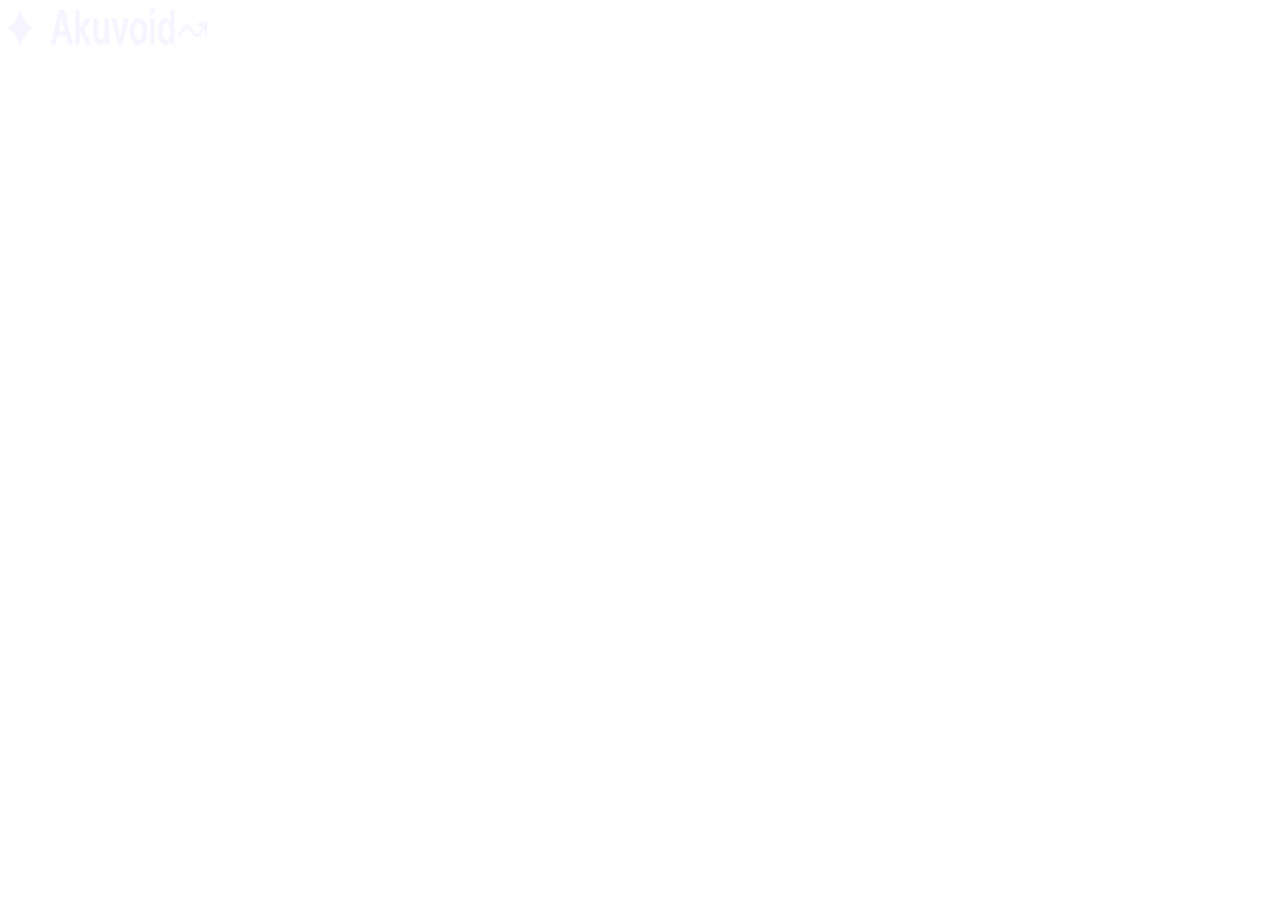
==== index.html @ 588afb31 "first commit" ====
<!DOCTYPE html>
<html lang="en">
<head>
    <meta charset="UTF-8">
    <meta name="viewport" content="width=device-width, initial-scale=1.0">
    <title>Akuvoid</title>
    <link rel="stylesheet" href="css/style.css">
</head>
<body>
    <div class="container">
        <header class="header">
            <img src="assets\icons\iconoakuvoid.png" alt="icono" width="200px" height="39px">

        </header>
    </div>
</body>
</html>
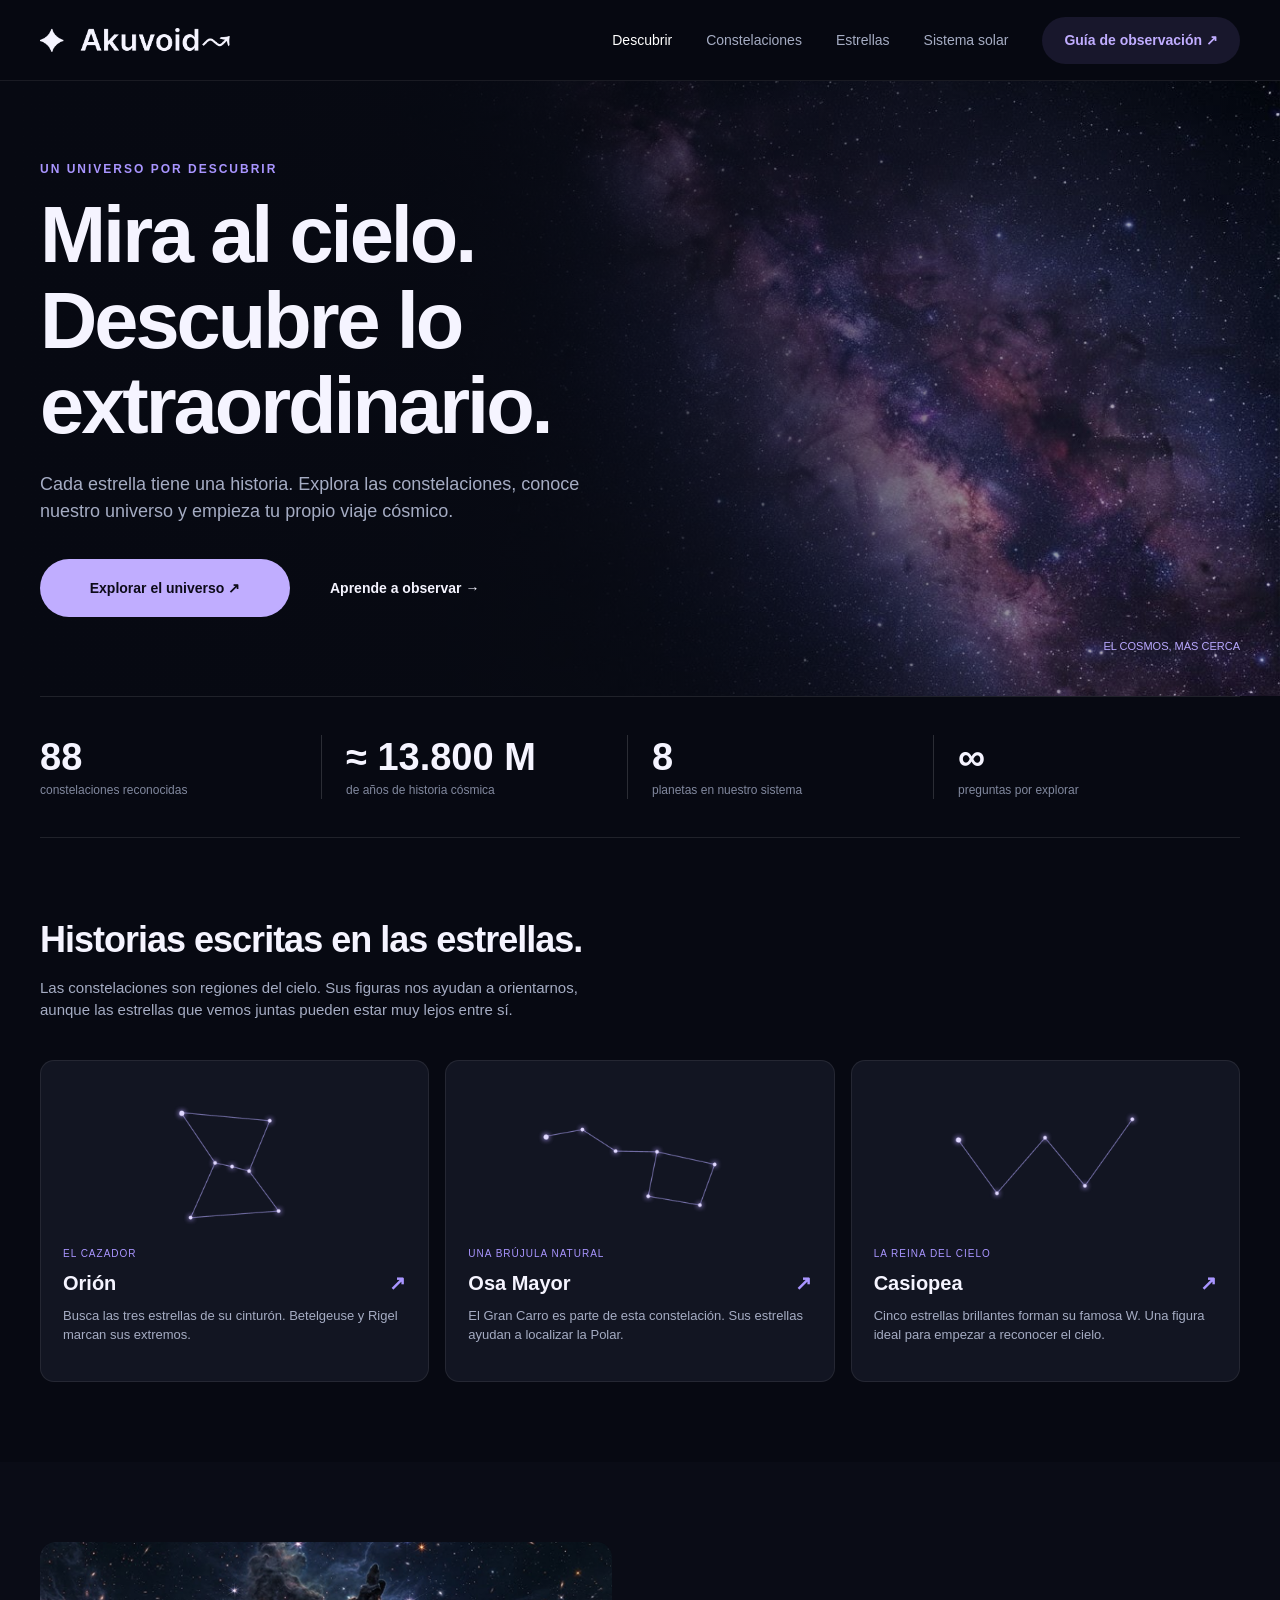
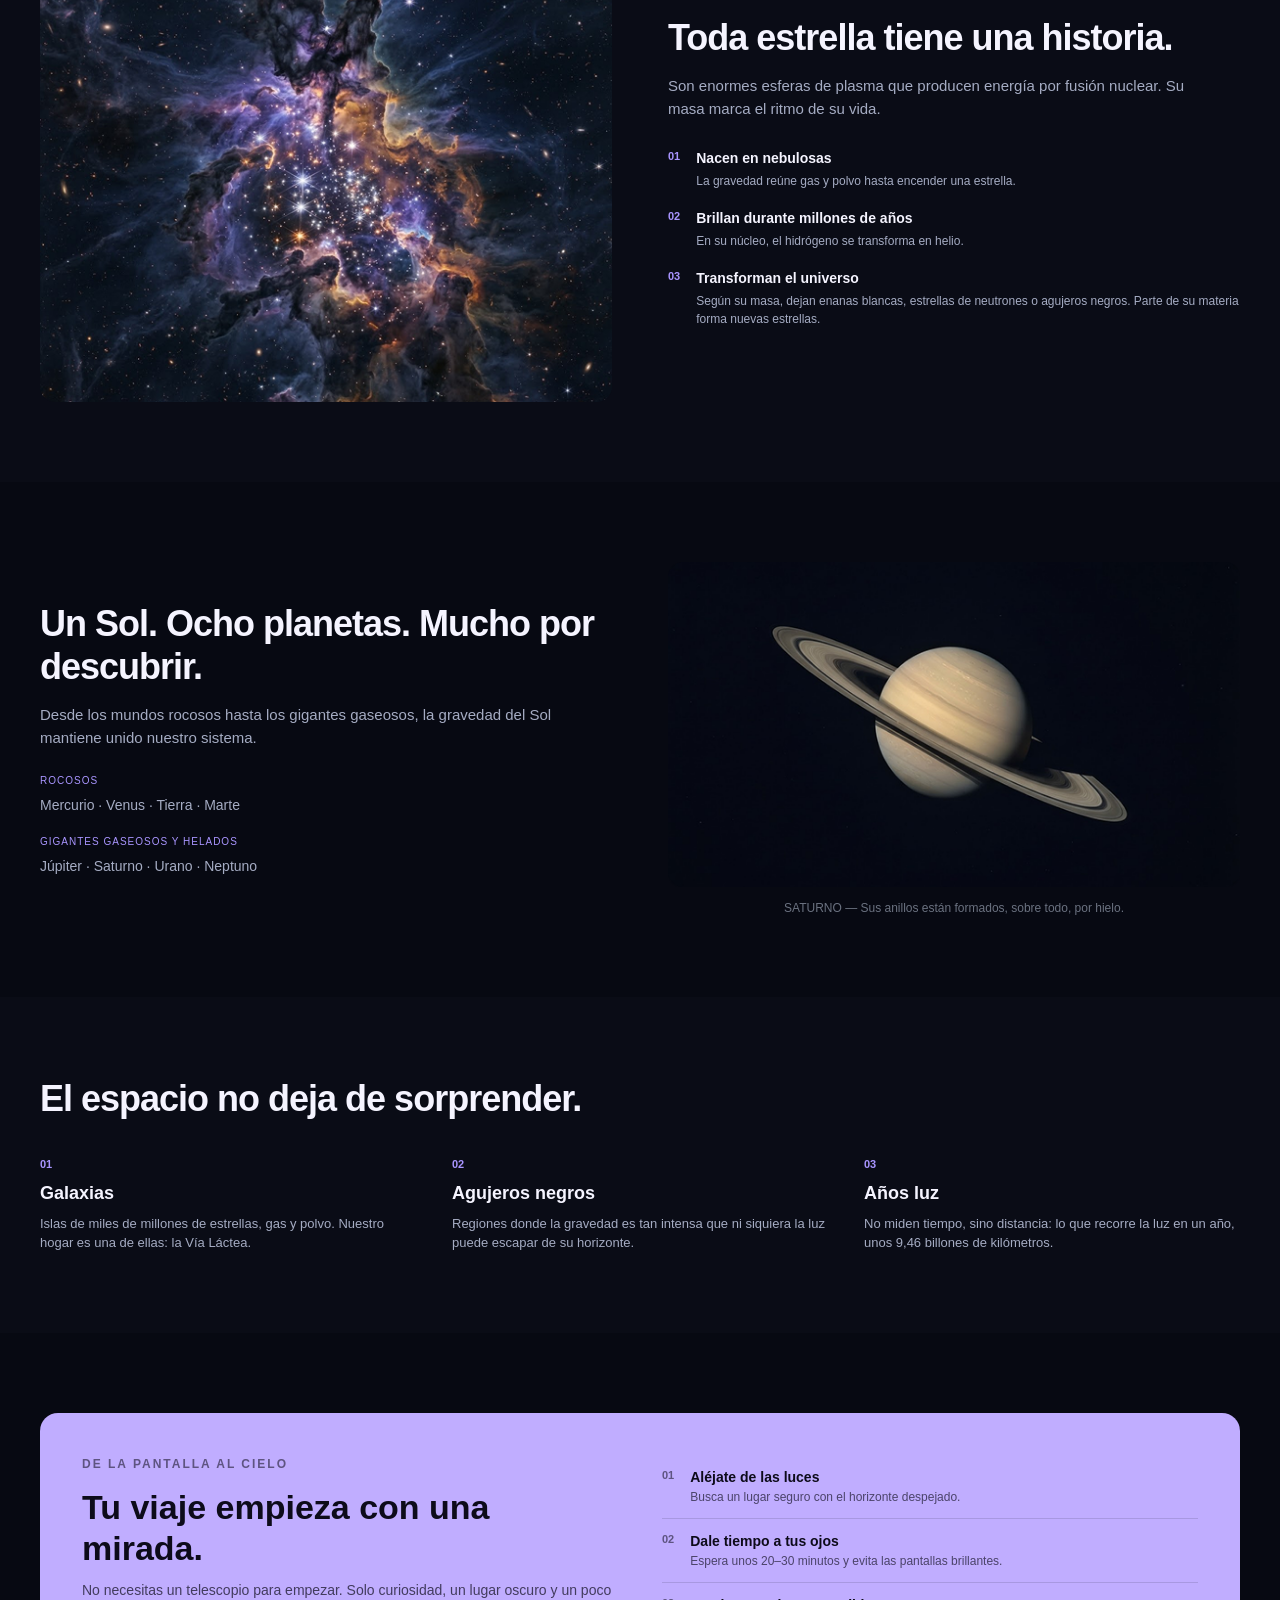
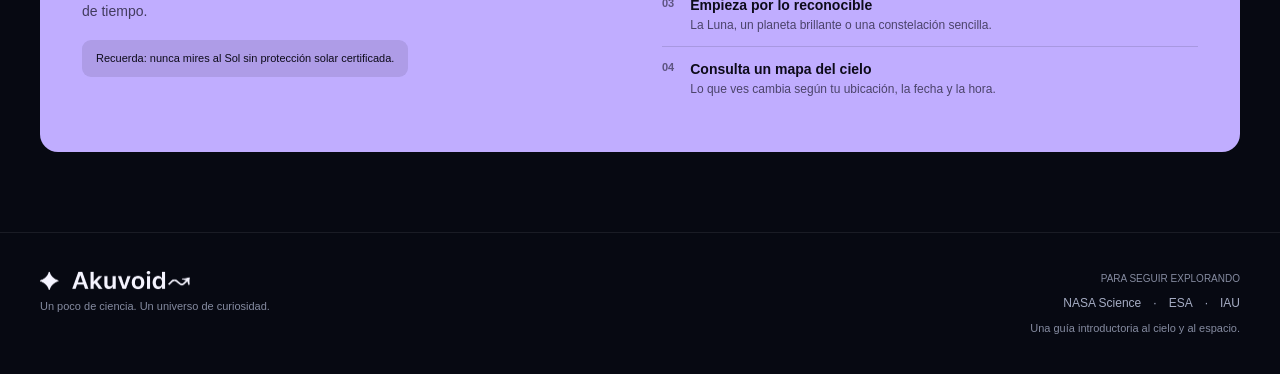
==== commit b19677b0: "ProyectoFianl-compleated" ====
--- a/index.html
+++ b/index.html
@@ -1,17 +1,254 @@
 <!DOCTYPE html>
-<html lang="en">
+<html lang="es">
 <head>
     <meta charset="UTF-8">
     <meta name="viewport" content="width=device-width, initial-scale=1.0">
-    <title>Akuvoid</title>
-    <link rel="stylesheet" href="css/style.css">
+    <title>Akuvoid — Un universo por descubrir</title>
+    <link rel="stylesheet" href="css/styles.css">
 </head>
 <body>
-    <div class="container">
-        <header class="header">
-            <img src="assets\icons\iconoakuvoid.png" alt="icono" width="200px" height="39px">
-
-        </header>
-    </div>
+    <header class="encabezado">
+        <div class="encabezado-interno">
+            <a href="index.html" class="logo-sitio">
+                <img src="assets/icons/LogoAkuvoid.png" alt="Akuvoid">
+            </a>
+            <nav class="menu-nav" id="menuNav">
+                <a href="index.html" class="enlace-menu activo">Descubrir</a>
+                <a href="pages/Constelaciones.html" class="enlace-menu">Constelaciones</a>
+                <a href="pages/Estrellas.html" class="enlace-menu">Estrellas</a>
+                <a href="pages/SistemaSolar.html" class="enlace-menu">Sistema solar</a>
+                <a href="pages/GuiaDeObservacion.html" class="boton boton-suave">Guía de observación ↗</a>
+            </nav>
+            <button class="boton-hamburguesa" id="botonMenu" aria-label="Menú">
+                <span></span><span></span><span></span>
+            </button>
+        </div>
+    </header>
+
+    <main>
+        <section class="portada">
+            <div class="fondo-portada">
+                <img src="assets/img/galaxy.jpg" alt="Galaxia">
+            </div>
+            <div class="caja-centrada">
+                <div class="contenido-portada">
+                    <p class="etiqueta">Un universo por descubrir</p>
+                    <h1 class="titulo-portada">Mira al cielo.<br>Descubre lo extraordinario.</h1>
+                    <p class="descripcion-portada">Cada estrella tiene una historia. Explora las constelaciones, conoce nuestro universo y empieza tu propio viaje cósmico.</p>
+                    <div class="botones-portada">
+                        <a href="pages/Constelaciones.html" class="boton boton-morado">Explorar el universo ↗</a>
+                        <a href="pages/GuiaDeObservacion.html" class="boton boton-borde">Aprende a observar →</a>
+                    </div>
+                </div>
+            </div>
+            <p class="nota-portada">El cosmos, más cerca</p>
+        </section>
+
+        <div class="caja-centrada">
+            <div class="fila-datos">
+                <div class="item-dato">
+                    <div class="numero-dato">88</div>
+                    <div class="texto-dato">constelaciones reconocidas</div>
+                </div>
+                <div class="item-dato">
+                    <div class="numero-dato">≈ 13.800 M</div>
+                    <div class="texto-dato">de años de historia cósmica</div>
+                </div>
+                <div class="item-dato">
+                    <div class="numero-dato">8</div>
+                    <div class="texto-dato">planetas en nuestro sistema</div>
+                </div>
+                <div class="item-dato">
+                    <div class="numero-dato">∞</div>
+                    <div class="texto-dato">preguntas por explorar</div>
+                </div>
+            </div>
+        </div>
+
+        <section class="seccion">
+            <div class="caja-centrada">
+                <h2 class="titulo-seccion">Historias escritas en las estrellas.</h2>
+                <p class="texto-gris">Las constelaciones son regiones del cielo. Sus figuras nos ayudan a orientarnos, aunque las estrellas que vemos juntas pueden estar muy lejos entre sí.</p>
+                <div class="rejilla-tarjetas">
+                    <article class="tarjeta">
+                        <img class="img-tarjeta" src="assets\img\Orión.png" alt="Orión">
+                        <p class="subtitulo-tarjeta">El cazador</p>
+                        <h3 class="titulo-tarjeta">Orión <span>↗</span></h3>
+                        <p class="texto-tarjeta">Busca las tres estrellas de su cinturón. Betelgeuse y Rigel marcan sus extremos.</p>
+                    </article>
+                    <article class="tarjeta">
+                        <img class="img-tarjeta" src="assets\img\Osa Mayor.png" alt="Osa Mayor">
+                        <p class="subtitulo-tarjeta">Una brújula natural</p>
+                        <h3 class="titulo-tarjeta">Osa Mayor <span>↗</span></h3>
+                        <p class="texto-tarjeta">El Gran Carro es parte de esta constelación. Sus estrellas ayudan a localizar la Polar.</p>
+                    </article>
+                    <article class="tarjeta">
+                        <img class="img-tarjeta" src="assets\img\Casiopea.png" alt="Casiopea">
+                        <p class="subtitulo-tarjeta">La reina del cielo</p>
+                        <h3 class="titulo-tarjeta">Casiopea <span>↗</span></h3>
+                        <p class="texto-tarjeta">Cinco estrellas brillantes forman su famosa W. Una figura ideal para empezar a reconocer el cielo.</p>
+                    </article>
+                </div>
+            </div>
+        </section>
+
+        <section class="seccion seccion-oscura">
+            <div class="caja-centrada">
+                <div class="dos-columnas">
+                    <div class="imagen-columna">
+                        <img src="assets/img/NacimientoEstrella.png" alt="Nebulosa">
+                    </div>
+                    <div>
+                        <h2 class="titulo-seccion">Toda estrella tiene una historia.</h2>
+                        <p class="texto-gris">Son enormes esferas de plasma que producen energía por fusión nuclear. Su masa marca el ritmo de su vida.</p>
+                        <div class="lista-pasos">
+                            <div class="paso">
+                                <span class="numero-paso">01</span>
+                                <div>
+                                    <p class="titulo-paso">Nacen en nebulosas</p>
+                                    <p class="texto-paso">La gravedad reúne gas y polvo hasta encender una estrella.</p>
+                                </div>
+                            </div>
+                            <div class="paso">
+                                <span class="numero-paso">02</span>
+                                <div>
+                                    <p class="titulo-paso">Brillan durante millones de años</p>
+                                    <p class="texto-paso">En su núcleo, el hidrógeno se transforma en helio.</p>
+                                </div>
+                            </div>
+                            <div class="paso">
+                                <span class="numero-paso">03</span>
+                                <div>
+                                    <p class="titulo-paso">Transforman el universo</p>
+                                    <p class="texto-paso">Según su masa, dejan enanas blancas, estrellas de neutrones o agujeros negros. Parte de su materia forma nuevas estrellas.</p>
+                                </div>
+                            </div>
+                        </div>
+                    </div>
+                </div>
+            </div>
+        </section>
+
+        <section class="seccion">
+            <div class="caja-centrada">
+                <div class="dos-columnas invertir-movil">
+                    <div>
+                        <h2 class="titulo-seccion">Un Sol. Ocho planetas. Mucho por descubrir.</h2>
+                        <p class="texto-gris">Desde los mundos rocosos hasta los gigantes gaseosos, la gravedad del Sol mantiene unido nuestro sistema.</p>
+                        <div style="margin-top:24px">
+                            <div class="grupo-planetas">
+                                <p class="tipo-planetas">Rocosos</p>
+                                <p class="lista-planetas">Mercurio · Venus · Tierra · Marte</p>
+                            </div>
+                            <div class="grupo-planetas">
+                                <p class="tipo-planetas">Gigantes gaseosos y helados</p>
+                                <p class="lista-planetas">Júpiter · Saturno · Urano · Neptuno</p>
+                            </div>
+                        </div>
+                    </div>
+                    <div class="imagen-columna">
+                        <img src="assets/img/Saturno.png" alt="Saturno">
+                        <p style="font-size:12px;color:#6B7280;margin-top:12px;text-align:center">SATURNO — Sus anillos están formados, sobre todo, por hielo.</p>
+                    </div>
+                </div>
+            </div>
+        </section>
+
+        <section class="seccion seccion-oscura">
+            <div class="caja-centrada">
+                <h2 class="titulo-seccion">El espacio no deja de sorprender.</h2>
+                <div class="lista-caracteristicas">
+                    <div>
+                        <p class="numero-caracteristica">01</p>
+                        <h3 class="titulo-caracteristica">Galaxias</h3>
+                        <p class="texto-caracteristica">Islas de miles de millones de estrellas, gas y polvo. Nuestro hogar es una de ellas: la Vía Láctea.</p>
+                    </div>
+                    <div>
+                        <p class="numero-caracteristica">02</p>
+                        <h3 class="titulo-caracteristica">Agujeros negros</h3>
+                        <p class="texto-caracteristica">Regiones donde la gravedad es tan intensa que ni siquiera la luz puede escapar de su horizonte.</p>
+                    </div>
+                    <div>
+                        <p class="numero-caracteristica">03</p>
+                        <h3 class="titulo-caracteristica">Años luz</h3>
+                        <p class="texto-caracteristica">No miden tiempo, sino distancia: lo que recorre la luz en un año, unos 9,46 billones de kilómetros.</p>
+                    </div>
+                </div>
+            </div>
+        </section>
+
+        <section class="seccion">
+            <div class="caja-centrada">
+                <div class="caja-invitacion">
+                    <div>
+                        <p class="etiqueta">De la pantalla al cielo</p>
+                        <h2 class="titulo-invitacion">Tu viaje empieza con una mirada.</h2>
+                        <p class="texto-invitacion">No necesitas un telescopio para empezar. Solo curiosidad, un lugar oscuro y un poco de tiempo.</p>
+                        <p class="aviso-sol">Recuerda: nunca mires al Sol sin protección solar certificada.</p>
+                    </div>
+                    <div class="lista-caja">
+                        <div class="item-caja">
+                            <span class="numero-lista-caja">01</span>
+                            <div>
+                                <p class="titulo-item-caja">Aléjate de las luces</p>
+                                <p class="texto-item-caja">Busca un lugar seguro con el horizonte despejado.</p>
+                            </div>
+                        </div>
+                        <div class="item-caja">
+                            <span class="numero-lista-caja">02</span>
+                            <div>
+                                <p class="titulo-item-caja">Dale tiempo a tus ojos</p>
+                                <p class="texto-item-caja">Espera unos 20–30 minutos y evita las pantallas brillantes.</p>
+                            </div>
+                        </div>
+                        <div class="item-caja">
+                            <span class="numero-lista-caja">03</span>
+                            <div>
+                                <p class="titulo-item-caja">Empieza por lo reconocible</p>
+                                <p class="texto-item-caja">La Luna, un planeta brillante o una constelación sencilla.</p>
+                            </div>
+                        </div>
+                        <div class="item-caja">
+                            <span class="numero-lista-caja">04</span>
+                            <div>
+                                <p class="titulo-item-caja">Consulta un mapa del cielo</p>
+                                <p class="texto-item-caja">Lo que ves cambia según tu ubicación, la fecha y la hora.</p>
+                            </div>
+                        </div>
+                    </div>
+                </div>
+            </div>
+        </section>
+    </main>
+
+    <footer class="pie-pagina">
+        <div class="pie-interno">
+            <div>
+                <a href="index.html" class="logo-pie">
+                    <img src="assets/icons/LogoAkuvoid.png" alt="Akuvoid">
+                </a>
+                <p class="lema-pie">Un poco de ciencia. Un universo de curiosidad.</p>
+            </div>
+            <div class="enlaces-pie">
+                <p class="titulo-enlaces-pie">Para seguir explorando</p>
+                <div class="lista-enlaces-pie">
+                    <a href="https://science.nasa.gov" target="_blank" rel="noopener">NASA Science</a>
+                    <span>·</span>
+                    <a href="https://www.esa.int" target="_blank" rel="noopener">ESA</a>
+                    <span>·</span>
+                    <a href="https://www.iau.org" target="_blank" rel="noopener">IAU</a>
+                </div>
+                <p class="nota-pie">Una guía introductoria al cielo y al espacio.</p>
+            </div>
+        </div>
+    </footer>
+    <script>
+        const boton = document.getElementById("botonMenu");
+        const menu = document.getElementById("menuNav");
+
+        boton.addEventListener("click", function () {
+            menu.classList.toggle("abierto");
+        });
+    </script>
 </body>
 </html>
--- a/css/styles.css
+++ b/css/styles.css
@@ -0,0 +1,900 @@
+@font-face {
+    font-family: Inter;
+    src: url("../assets/fonts/Inter-VariableFont_opsz,wght.ttf") format("truetype");
+    font-weight: 100 900;
+}
+* {
+    box-sizing: border-box;
+    margin: 0;
+    padding: 0;
+}
+body {
+    background: #070912;
+    color: #f5f4ff;
+    font-family: Inter, Arial, sans-serif;
+    line-height: 1.5;
+    overflow-x: hidden;
+}
+img {
+    display: block;
+    max-width: 100%;
+    height: auto;
+}
+a {
+    color: inherit;
+    text-decoration: none;
+}
+button {
+    border: 0;
+    cursor: pointer;
+    font: inherit;
+}
+.caja-centrada {
+    width: 100%;
+    max-width: 1480px;
+    margin: auto;
+    padding: 0 40px;
+}
+.seccion {
+    padding: 80px 0;
+}
+.seccion-oscura {
+    background: #0a0c16;
+}
+.titulo-seccion {
+    margin-bottom: 16px;
+    font-size: 36px;
+    font-weight: 600;
+    line-height: 1.2;
+    letter-spacing: -1px;
+}
+.texto-gris, .texto-caracteristica, .texto-tarjeta, .texto-paso,
+.texto-portada-pagina, .texto-observar {
+    color: #a5acc3;
+}
+.texto-gris {
+    max-width: 540px;
+    font-size: 15px;
+}
+.etiqueta {
+    margin-bottom: 14px;
+    color: #a995ff;
+    font-size: 12px;
+    font-weight: 600;
+    letter-spacing: 2px;
+    text-transform: uppercase;
+}
+
+.encabezado {
+    position: sticky;
+    top: 0;
+    z-index: 10;
+    background: rgba(7, 9, 18, .94);
+    border-bottom: 1px solid rgba(255,255,255,.08);
+    backdrop-filter: blur(12px);
+}
+.encabezado-interno {
+    display: flex;
+    align-items: center;
+    justify-content: space-between;
+    max-width: 1480px;
+    height: 80px;
+    margin: auto;
+    padding: 0 40px;
+}
+.logo-sitio, .logo-pie {
+    display: flex;
+    align-items: center;
+    gap: 9px;
+    font-size: 22px;
+    font-weight: 700;
+}
+.logo-sitio img {
+    width: 190px;
+    max-height: 34px;
+    object-fit: contain;
+    object-position: left center;
+}
+.etiqueta-logo {
+    color: #a995ff;
+    font-size: 11px;
+    font-weight: 500;
+}
+.menu-nav {
+    display: flex;
+    align-items: center;
+    gap: 34px;
+}
+.enlace-menu {
+    color: #a5acc3;
+    font-size: 14px;
+}
+.enlace-menu:hover, .enlace-menu.activo {
+    color: #fff;
+}
+.boton {
+    display: inline-flex;
+    align-items: center;
+    justify-content: center;
+    gap: 8px;
+    padding: 13px 22px;
+    border-radius: 40px;
+    font-size: 14px;
+    font-weight: 600;
+}
+.boton-morado {
+    background: #c0adff;
+    color: #0d0b1a;
+}
+.boton-morado:hover {
+    background: #d4c7ff;
+}
+.boton-borde {
+    color: #f5f4ff;
+}
+.boton-borde:hover {
+    color: #c0adff;
+}
+.boton-suave {
+    background: #18172c;
+    color: #c0adff;
+}
+.boton-suave:hover {
+    background: #25213e;
+}
+.boton-hamburguesa {
+    display: none;
+    background: none;
+}
+.boton-hamburguesa span {
+    display: block;
+    width: 25px;
+    height: 2px;
+    margin: 5px;
+    background: white;
+}
+
+.portada {
+    position: relative;
+    display: flex;
+    align-items: center;
+    min-height: 615px;
+    overflow: hidden;
+}
+.fondo-portada {
+    position: absolute;
+    inset: 0;
+}
+.fondo-portada img {
+    width: 100%;
+    height: 100%;
+    object-fit: cover;
+    object-position: center right;
+}
+.fondo-portada::after {
+    position: absolute;
+    inset: 0;
+    content: "";
+    background: linear-gradient(90deg, #070912 0%, rgba(7,9,18,.9) 34%, rgba(7,9,18,.2) 100%);
+}
+.portada .caja-centrada {
+    position: relative;
+    z-index: 1;
+}
+.contenido-portada {
+    max-width: 650px;
+    padding: 65px 0;
+}
+.titulo-portada {
+    margin-bottom: 22px;
+    font-size: clamp(58px, 6.2vw, 84px);
+    font-weight: 600;
+    line-height: 1.08;
+    letter-spacing: -3px;
+}
+.descripcion-portada {
+    max-width: 550px;
+    margin-bottom: 34px;
+    color: #a5acc3;
+    font-size: 18px;
+}
+.botones-portada {
+    display: flex;
+    align-items: center;
+    gap: 18px;
+}
+.botones-portada .boton-morado {
+    min-width: 250px;
+    min-height: 58px;
+}
+.nota-portada {
+    position: absolute;
+    right: 40px;
+    bottom: 42px;
+    z-index: 1;
+    color: #b9a8ff;
+    font-size: 11px;
+    text-transform: uppercase;
+}
+.fila-datos {
+    display: grid;
+    grid-template-columns: repeat(4, 1fr);
+    gap: 24px;
+    padding: 38px 0;
+    border-top: 1px solid rgba(255,255,255,.1);
+    border-bottom: 1px solid rgba(255,255,255,.1);
+}
+.item-dato {
+    padding-right: 20px;
+    border-right: 1px solid rgba(255,255,255,.15);
+}
+.item-dato:last-child {
+    border: 0;
+}
+.numero-dato {
+    font-size: 38px;
+    font-weight: 600;
+    line-height: 1.2;
+}
+.texto-dato {
+    color: #81889e;
+    font-size: 12px;
+}
+.rejilla-tarjetas {
+    display: grid;
+    grid-template-columns: repeat(3, 1fr);
+    gap: 16px;
+    margin-top: 38px;
+}
+.tarjeta {
+    padding: 22px;
+    background: #121522;
+    border: 1px solid rgba(255,255,255,.08);
+    border-radius: 14px;
+}
+.img-tarjeta {
+    width: 100%;
+    height: 145px;
+    margin-bottom: 18px;
+    object-fit: contain;
+}
+.subtitulo-tarjeta, .tipo-planetas, .etiqueta-observar {
+    margin-bottom: 7px;
+    color: #a995ff;
+    font-size: 10px;
+    letter-spacing: 1px;
+    text-transform: uppercase;
+}
+.titulo-tarjeta {
+    display: flex;
+    justify-content: space-between;
+    margin-bottom: 8px;
+    font-size: 20px;
+}
+.titulo-tarjeta span {
+    color: #a995ff;
+}
+.texto-tarjeta {
+    margin-bottom: 14px;
+    font-size: 13px;
+}
+.pie-tarjeta {
+    padding-top: 12px;
+    border-top: 1px solid rgba(255,255,255,.08);
+    color: #858ba0;
+    font-size: 10px;
+}
+.dos-columnas {
+    display: grid;
+    grid-template-columns: 1fr 1fr;
+    align-items: center;
+    gap: 56px;
+}
+.imagen-columna {
+    overflow: hidden;
+    border-radius: 14px;
+}
+.imagen-columna img {
+    width: 100%;
+}
+.lista-pasos {
+    display: grid;
+    gap: 18px;
+    margin-top: 28px;
+}
+.paso {
+    display: flex;
+    gap: 16px;
+}
+.numero-paso, .numero-caracteristica, .numero-lista-caja {
+    color: #a995ff;
+    font-size: 11px;
+    font-weight: 600;
+}
+.titulo-paso {
+    margin-bottom: 3px;
+    font-size: 14px;
+    font-weight: 600;
+}
+.texto-paso {
+    font-size: 12px;
+}
+.grupo-planetas {
+    margin-top: 18px;
+}
+.lista-planetas {
+    color: #a5acc3;
+    font-size: 14px;
+}
+.lista-caracteristicas {
+    display: grid;
+    grid-template-columns: repeat(3, 1fr);
+    gap: 36px;
+    margin-top: 36px;
+}
+.titulo-caracteristica {
+    margin: 7px 0;
+    font-size: 18px;
+}
+.texto-caracteristica {
+    font-size: 13px;
+}
+.caja-invitacion, .caja-siguiente, .caja-aviso {
+    padding: 42px;
+    border-radius: 18px;
+    background: #c0adff;
+    color: #0d0b1a;
+}
+.caja-invitacion {
+    display: grid;
+    grid-template-columns: 1fr 1fr;
+    gap: 44px;
+}
+.caja-invitacion .etiqueta, .caja-siguiente .etiqueta {
+    color: rgba(13,11,26,.55);
+}
+.titulo-invitacion {
+    margin-bottom: 12px;
+    font-size: 34px;
+    line-height: 1.2;
+}
+.texto-invitacion, .texto-siguiente {
+    margin-bottom: 18px;
+    color: rgba(13,11,26,.7);
+    font-size: 14px;
+}
+.aviso-sol {
+    display: inline-block;
+    padding: 10px 14px;
+    border-radius: 9px;
+    background: rgba(13,11,26,.1);
+    font-size: 11px;
+}
+.lista-caja {
+    display: grid;
+}
+.item-caja {
+    display: flex;
+    gap: 16px;
+    padding: 12px 0;
+    border-bottom: 1px solid rgba(13,11,26,.13);
+}
+.item-caja:last-child {
+    border: 0;
+}
+.numero-lista-caja {
+    color: rgba(13,11,26,.55);
+}
+.titulo-item-caja {
+    font-size: 14px;
+    font-weight: 600;
+}
+.texto-item-caja {
+    color: rgba(13,11,26,.65);
+    font-size: 12px;
+}
+
+.portada-pagina {
+    padding: 48px 0 60px;
+}
+.ruta-pagina {
+    margin-bottom: 25px;
+    color: #858ba0;
+    font-size: 11px;
+    letter-spacing: 1px;
+    text-transform: uppercase;
+}
+.rejilla-portada-pagina {
+    display: grid;
+    grid-template-columns: 1fr 1fr;
+    align-items: center;
+    gap: 55px;
+}
+.titulo-portada-pagina {
+    margin-bottom: 16px;
+    font-size: 48px;
+    line-height: 1.12;
+    letter-spacing: -1.5px;
+}
+.texto-portada-pagina {
+    max-width: 500px;
+    margin-bottom: 18px;
+    font-size: 15px;
+}
+.dato-portada-pagina {
+    color: #a995ff;
+    font-size: 12px;
+}
+.imagen-portada-pagina {
+    overflow: hidden;
+    border-radius: 14px;
+}
+.imagen-portada-pagina img {
+    width: 100%;
+}
+.muestra-constelacion {
+    display: flex;
+    flex-direction: column;
+    align-items: center;
+    gap: 14px;
+}
+.imagen-constelacion {
+    width: 280px;
+    height: 200px;
+    object-fit: contain;
+}
+.pie-constelacion {
+    text-align: center;
+}
+.nombre-constelacion {
+    font-size: 14px;
+}
+.desc-constelacion {
+    color: #858ba0;
+    font-size: 12px;
+}
+.tarjetas-cortas, .rejilla-observar {
+    display: grid;
+    grid-template-columns: repeat(3, 1fr);
+    gap: 16px;
+    margin-top: 32px;
+}
+.tarjeta-corta {
+    padding: 22px;
+    background: #121522;
+    border: 1px solid rgba(255,255,255,.08);
+    border-radius: 13px;
+}
+.numero-tarjeta-corta {
+    margin-bottom: 10px;
+    color: #a995ff;
+    font-size: 11px;
+}
+.titulo-tarjeta-corta {
+    margin-bottom: 8px;
+    font-size: 16px;
+}
+.texto-tarjeta-corta {
+    color: #a5acc3;
+    font-size: 13px;
+}
+.escala-colores {
+    display: flex;
+    gap: 14px;
+    margin-top: 32px;
+}
+.item-color {
+    flex: 1;
+}
+.barra-color {
+    height: 8px;
+    margin-bottom: 12px;
+    border-radius: 5px;
+}
+.nombre-color {
+    font-size: 14px;
+    font-weight: 600;
+}
+.temp-color, .nota-tabla {
+    color: #858ba0;
+    font-size: 12px;
+}
+.nota-tabla {
+    margin-top: 16px;
+}
+.lista-preguntas {
+    margin-top: 30px;
+}
+.fila-pregunta {
+    display: grid;
+    grid-template-columns: 260px 1fr;
+    gap: 24px;
+    padding: 20px 0;
+    border-bottom: 1px solid rgba(255,255,255,.08);
+}
+.pregunta-texto {
+    font-size: 14px;
+    font-weight: 600;
+}
+.respuesta-texto {
+    color: #a5acc3;
+    font-size: 14px;
+}
+.tabla-hemisferios {
+    margin-top: 25px;
+}
+.fila-hemisferio {
+    display: grid;
+    grid-template-columns: 190px 1fr 1fr;
+    gap: 22px;
+    padding: 18px 0;
+    border-bottom: 1px solid rgba(255,255,255,.08);
+    font-size: 13px;
+}
+.nombre-hemisferio {
+    font-weight: 600;
+}
+.lista-hemisferio {
+    color: #a5acc3;
+}
+.nota-hemisferio {
+    color: #858ba0;
+}
+.contenedor-tabla {
+    overflow-x: auto;
+    margin-top: 30px;
+}
+.tabla-planetas {
+    width: 100%;
+    border-collapse: collapse;
+    font-size: 13px;
+}
+.tabla-planetas th {
+    padding: 13px;
+    border-bottom: 1px solid rgba(255,255,255,.12);
+    color: #858ba0;
+
+    font-size: 10px;
+    text-align: left;
+    text-transform: uppercase;
+}
+.tabla-planetas td {
+    padding: 15px 13px;
+    border-bottom: 1px solid rgba(255,255,255,.07);
+    color: #a5acc3;
+}
+.tabla-planetas td:first-child {
+    color: #f5f4ff;
+
+    font-weight: 600;
+}
+.caja-siguiente {
+    display: flex;
+    align-items: center;
+    justify-content: space-between;
+    gap: 30px;
+    margin-top: 20px;
+}
+.titulo-siguiente {
+    margin-bottom: 8px;
+    font-size: 26px;
+}
+.texto-siguiente {
+    margin: 0;
+}
+.caja-siguiente .boton {
+    border: 1px solid rgba(13,11,26,.25);
+}
+.titulo-observar {
+    margin-bottom: 8px;
+    font-size: 19px;
+}
+.caja-aviso {
+    display: grid;
+    grid-template-columns: 1fr 1fr;
+    gap: 36px;
+    margin-top: 20px;
+}
+.etiqueta-aviso {
+    margin-bottom: 12px;
+    color: rgba(13,11,26,.55);
+    font-size: 11px;
+}
+.titulo-aviso {
+    font-size: 27px;
+    line-height: 1.2;
+}
+.texto-aviso {
+    margin-bottom: 12px;
+
+    color: rgba(13,11,26,.75);
+    font-size: 13px;
+}
+.datos-grandes {
+    display: grid;
+    grid-template-columns: repeat(3, 1fr);
+    gap: 30px;
+    margin-top: 35px;
+
+}
+.valor-grande {
+    color: #c0adff;
+    font-size: 34px;
+    font-weight: 600;
+
+}
+.texto-grande {
+    color: #a5acc3;
+    font-size: 13px;
+}
+.barra-guia {
+    height: 3px;
+    margin-top: 20px;
+    overflow: hidden;
+    background: rgba(255,255,255,.1);
+}
+.relleno-barra {
+    width: 33%;
+    height: 100%;
+    background: #a995ff;
+}
+.pie-guia {
+    display: flex;
+    justify-content: space-between;
+    gap: 15px;
+    margin-top: 12px;
+    color: #858ba0;
+    font-size: 11px;
+}
+
+.pie-pagina {
+    padding: 38px 0;
+    border-top: 1px solid rgba(255,255,255,.08);
+}
+.pie-interno {
+    display: flex;
+    justify-content: space-between;
+    gap: 30px;
+    max-width: 1480px;
+    margin: auto;
+    padding: 0 40px;
+}
+.logo-pie {
+    margin-bottom: 8px;
+}
+.logo-pie img {
+    width: 150px;
+    max-height: 28px;
+    object-fit: contain;
+    object-position: left;
+}
+.lema-pie, .nota-pie {
+    color: #858ba0;
+    font-size: 11px;
+}
+.enlaces-pie {
+    text-align: right;
+}
+.titulo-enlaces-pie {
+    margin-bottom: 8px;
+    color: #858ba0;
+    font-size: 10px;
+    text-transform: uppercase;
+}
+.lista-enlaces-pie {
+    display: flex;
+    justify-content: flex-end;
+    gap: 12px;
+    color: #a5acc3;
+    font-size: 12px;
+}
+.nota-pie {
+    margin-top: 8px;
+}
+
+@media (max-width: 1024px) {
+    .caja-centrada, .encabezado-interno, .pie-interno {
+        padding-left: 36px;
+        padding-right: 36px;
+    }
+    .menu-nav {
+        gap: 18px;
+    }
+    .portada {
+        min-height: 550px;
+    }
+    .titulo-portada {
+        font-size: 62px;
+    }
+    .titulo-portada-pagina {
+        font-size: 40px;
+    }
+    .titulo-seccion {
+        font-size: 31px;
+    }
+    .rejilla-tarjetas {
+        gap: 12px;
+    }
+    .tarjeta {
+        padding: 17px;
+    }
+    .dos-columnas, .rejilla-portada-pagina {
+        gap: 32px;
+    }
+}
+
+@media (max-width: 768px) {
+    .caja-centrada, .encabezado-interno, .pie-interno {
+        padding-left: 22px;
+        padding-right: 22px;
+    }
+    .encabezado-interno {
+        height: 64px;
+    }
+    .logo-sitio img {
+        width: 150px;
+    }
+    .boton-hamburguesa {
+        display: block;
+    }
+    .menu-nav {
+        display: none;
+        position: absolute;
+        top: 64px;
+        left: 0;
+        right: 0;
+        align-items: stretch;
+        gap: 0;
+        padding: 12px 22px 22px;
+        background: #0a0c16;
+        border-bottom: 1px solid rgba(255,255,255,.1);
+    }
+    .menu-nav.abierto {
+        display: flex;
+        flex-direction: column;
+    }
+    .enlace-menu {
+        padding: 13px 0;
+        border-bottom: 1px solid rgba(255,255,255,.07);
+    }
+    .menu-nav .boton {
+        margin-top: 14px;
+    }
+    .portada {
+        min-height: 650px;
+        align-items: flex-end;
+    }
+    .fondo-portada img {
+        object-position: 60% center;
+    }
+    .fondo-portada::after {
+        background: linear-gradient(0deg, #070912 5%, rgba(7,9,18,.65) 65%, rgba(7,9,18,.2));
+    }
+    .contenido-portada {
+        padding: 55px 0 90px;
+    }
+    .titulo-portada {
+        font-size: clamp(42px, 9vw, 60px);
+        letter-spacing: -1.5px;
+    }
+    .descripcion-portada {
+        font-size: 15px;
+    }
+    .botones-portada {
+        align-items: stretch;
+        flex-direction: column;
+        gap: 8px;
+    }
+    .nota-portada {
+        right: 22px;
+        bottom: 25px;
+    }
+    .seccion {
+        padding: 52px 0;
+    }
+    .titulo-seccion {
+        font-size: 28px;
+    }
+    .fila-datos {
+        grid-template-columns: 1fr 1fr;
+        gap: 24px 12px;
+    }
+    .item-dato {
+        border: 0;
+    }
+    .numero-dato {
+        font-size: 28px;
+    }
+    .rejilla-tarjetas, .lista-caracteristicas, .tarjetas-cortas, .rejilla-observar {
+        grid-template-columns: 1fr;
+    }
+    .dos-columnas, .rejilla-portada-pagina, .caja-invitacion, .caja-aviso {
+        grid-template-columns: 1fr;
+    }
+    .dos-columnas {
+        gap: 30px;
+    }
+    .dos-columnas.invertir-movil {
+        display: flex;
+        flex-direction: column-reverse;
+    }
+    .caja-invitacion, .caja-siguiente, .caja-aviso {
+        padding: 27px 23px;
+    }
+    .titulo-invitacion {
+        font-size: 28px;
+    }
+    .portada-pagina {
+        padding: 32px 0 42px;
+    }
+    .titulo-portada-pagina {
+        font-size: 34px;
+    }
+    .rejilla-portada-pagina {
+        gap: 25px;
+    }
+    .muestra-constelacion {
+        order: -1;
+    }
+    .tarjetas-cortas, .rejilla-observar {
+        gap: 13px;
+    }
+    .escala-colores {
+        flex-direction: column;
+        gap: 14px;
+    }
+    .item-color {
+        display: grid;
+        grid-template-columns: 65px 1fr;
+        align-items: center;
+        column-gap: 12px;
+    }
+    .barra-color {
+        grid-row: span 2;
+        width: 60px;
+        margin: 0;
+    }
+    .fila-pregunta, .fila-hemisferio {
+        grid-template-columns: 1fr;
+        gap: 6px;
+    }
+    .contenedor-tabla {
+        margin-right: -22px;
+        margin-left: -22px;
+        padding: 0 22px;
+    }
+    .tabla-planetas {
+        min-width: 620px;
+    }
+    .caja-siguiente {
+        align-items: flex-start;
+        flex-direction: column;
+    }
+    .datos-grandes {
+        grid-template-columns: 1fr;
+        gap: 20px;
+    }
+    .pie-interno {
+        flex-direction: column;
+    }
+    .enlaces-pie {
+        text-align: left;
+    }
+    .lista-enlaces-pie {
+        justify-content: flex-start;
+    }
+    .pie-guia {
+        flex-direction: column;
+    }
+}
+@media (max-width: 420px) {
+    .titulo-portada {
+        font-size: 39px;
+    }
+    .fila-datos {
+        grid-template-columns: 1fr 1fr;
+    }
+    .numero-dato {
+        font-size: 25px;
+    }
+}
